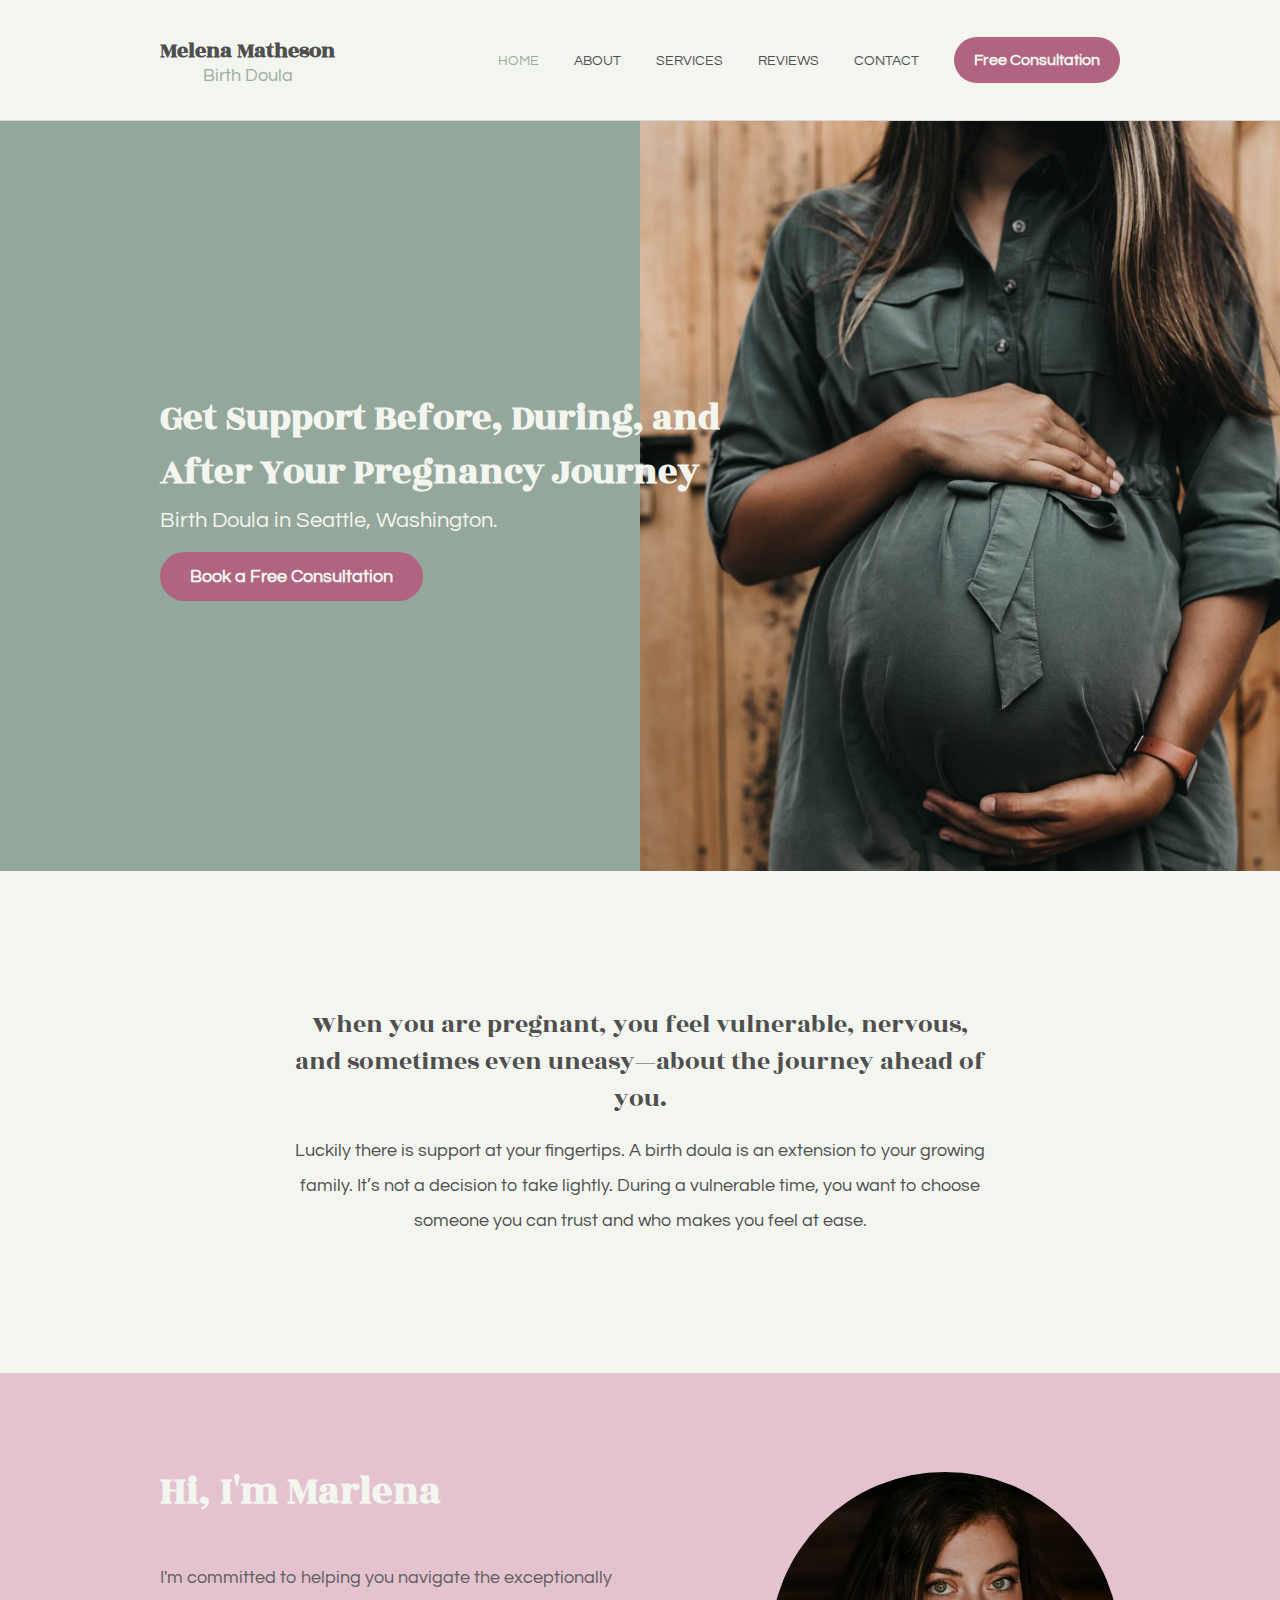
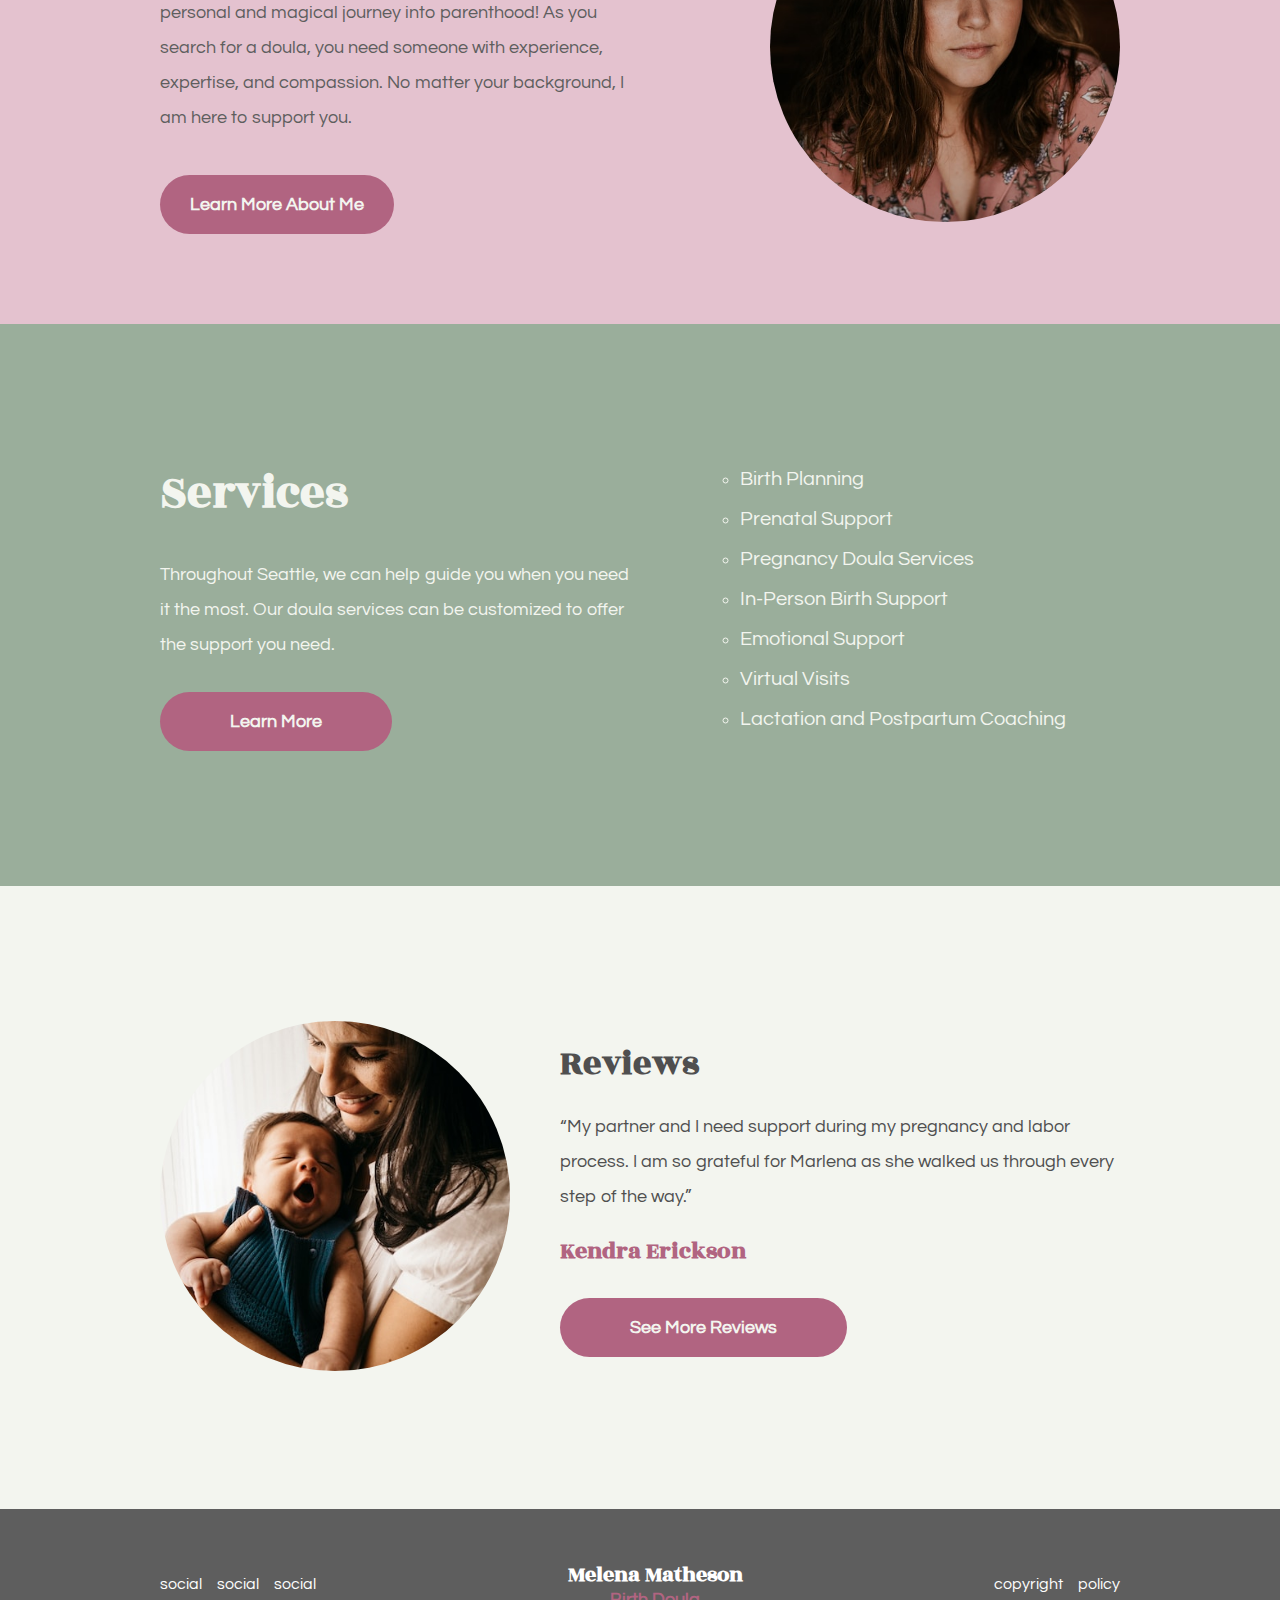
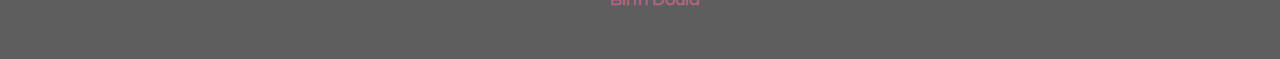
==== index.html @ 4a9ce3cf "Add files via upload" ====
<!DOCTYPE html>
<html lang="en">

<head>
    <meta charset="UTF-8">
    <meta http-equiv="X-UA-Compatible" content="IE=edge">
    <meta name="viewport" content="width=device-width, initial-scale=1.0">
    <title>Doula</title>
    <link rel="stylesheet" href="style.css">
    <link rel="preconnect" href="https://fonts.googleapis.com">
    <link rel="preconnect" href="https://fonts.gstatic.com" crossorigin>
    <link href="https://fonts.googleapis.com/css2?family=Rozha+One&display=swap" rel="stylesheet">
    <link href="https://fonts.googleapis.com/css2?family=Questrial&display=swap" rel="stylesheet">

</head>

<body>

    <div class="navigation">
        <nav class="navbar">
            <div class="logo">
                <a href="index.html" style="text-align: center; padding: 20px 0px ;">
                    <h1 style="color: rgb(79, 79, 79); font-size: 22px; padding: 0; margin: 0;">Melena Matheson</h1>
                    <p style="color: rgb(154, 174, 155); font-size: 18px; padding: 0; margin: 0;">Birth Doula</p>
                    <!-- <img src="img/logo.png" alt=""> -->
                </a>
            </div>

            <label for="toggler" id="toggle-btn">
                <svg xmlns="http://www.w3.org/2000/svg" width="28" height="28" fill="currentColor" class="bi bi-list" viewBox="0 0 16 16">
                    <path fill-rule="evenodd" d="M2.5 12a.5.5 0 0 1 .5-.5h10a.5.5 0 0 1 0 1H3a.5.5 0 0 1-.5-.5zm0-4a.5.5 0 0 1 .5-.5h10a.5.5 0 0 1 0 1H3a.5.5 0 0 1-.5-.5zm0-4a.5.5 0 0 1 .5-.5h10a.5.5 0 0 1 0 1H3a.5.5 0 0 1-.5-.5z" />
                </svg>
            </label>
            <input type="checkbox" id="toggler" name="">


            <!-- <button class="navbar-toggler" type="button" data-bs-toggle="collapse" data-bs-target="#navbarNav" aria-controls="navbarNav" aria-expanded="false" aria-label="Toggle navigation">
                    <span class="navbar-toggler-icon"></span>
                </button> -->
            <div class="links" id="navbarNav">
                <div class="links-list">
                    <ul class="navbar-nav ">
                        <li>
                            <a class="nav-link active" aria-current="page" href="index.html" style="color: rgb(154, 174, 155);">HOME</a>
                        </li>
                        <li>
                            <a class="nav-link" href="about.html">ABOUT</a>
                        </li>
                        <li>
                            <a class="nav-link" href="services.html">SERVICES</a>
                        </li>
                        <li>
                            <a class="nav-link" href="reviews.html">REVIEWS</a>
                        </li>
                        <li>
                            <a class="nav-link" href="contact.html">CONTACT</a>
                        </li>
                        <button class="btn">Free Consultation</button>
                    </ul>
                </div>
            </div>
        </nav>
    </div>


    <div class="landing-hero">
        <div class="hero">
            <div class="hero-text">
                <h1>Get Support Before, During, and After Your Pregnancy Journey</h1>
                <p>Birth Doula in Seattle, Washington.</p>
                <button type="button" class="btn">Book a Free Consultation</button>
            </div>
        </div>
    </div>

    <div class="quote">
        <div class="quote-hero">
            <!-- <h1 class="display-5 fw-bold">Centered hero</h1> -->
            <div class="quote-text">
                <h2 class="display-5">When you are pregnant, you feel vulnerable, nervous, and sometimes even uneasy—about the journey ahead of you.</h2>
                <br>
                <p class="lead mb-4">Luckily there is support at your fingertips. A birth doula is an extension to your growing family. It’s not a decision to take lightly. During a vulnerable time, you want to choose someone you can trust and who makes you feel at ease.</p>
            </div>
        </div>

    </div>

    <div class="short-about">
        <div class="inner-s-about">
            <div class="text">
                <h1 class="display-5 lh-1 mb-3">Hi, I'm Marlena</h1>
                <p class="lead">I'm committed to helping you navigate the exceptionally personal and magical journey into parenthood!
                    As you search for a doula, you need someone with experience, expertise, and compassion. No matter your background, I am here to support you. </p>
                <div class="d-grid gap-2 d-md-flex justify-content-md-start">
                    <button type="button" class="btn btn-primary btn-lg px-4 me-md-2">Learn More About Me</button>
                </div>
            </div>
            <div class="s-about-img">
                <img src="img/portrait2.jpg" class="d-block mx-lg-auto img-fluid short-about-img" alt="Bootstrap Themes" width="700" height="500" loading="lazy">
            </div>
        </div>
    </div>


    <div class="services">
        <div class="inner-services">
            <div class="service-text ">
                <h1>Services</h1>
                <p>Throughout Seattle, we can help guide you when you need it the most. Our doula services can be customized to offer the support you need. </p>
                <button type="button" class="btn btn-lg btn-primary px-4 me-md-2">Learn More</button>
            </div>
            <div class="service-list">
                <ul>
                    <li>Birth Planning</li>
                    <li>Prenatal Support</li>
                    <li>Pregnancy Doula Services</li>
                    <li>In-Person Birth Support</li>
                    <li>Emotional Support</li>
                    <li>Virtual Visits</li>
                    <li>Lactation and Postpartum Coaching</li>
                </ul>
            </div>
        </div>
    </div>




    <div class="reviews">
        <div class="inner-reviews">
            <div class="reviews-img">
                <img src="img/baby.jpg" class="d-block mx-lg-auto img-fluid short-about-img" alt="Bootstrap Themes" width="700" height="500" loading="lazy">
            </div>
            <div class="reviews-text">
                <h1>Reviews</h1>
                <p>“My partner and I need support during my pregnancy and labor process. I am so grateful for Marlena as she walked us through every step of the way.”</p>
                <h2>Kendra Erickson</h2>
                <div class="btn">
                    <button type="button" class="btn btn-primary btn-lg px-4 me-md-2">See More Reviews</button>
                </div>
            </div>
        </div>
    </div>


    <div class="footer">
        <div class="links">
            <div class="socials">
                <ul>
                    <li><a href="https://library.livecanvas.com/starters" class="nav-link ">social</a></li>
                    <li><a href="https://library.livecanvas.com/starters" class="nav-link ">social</a></li>
                    <li><a href="https://library.livecanvas.com/starters" class="nav-link ">social</a></li>
                </ul>
            </div>
            <div class="logo">
                <a class="navbar-brand" href="index.html">
                    <h1>Melena Matheson</h1>
                    <p>Birth Doula</p>
                </a>
            </div>
            <div class="site">
                <ul>
                    <li><a href="" class="nav-link ">copyright</a></li>
                    <li><a href="" class="nav-link ">policy</a></li>
                </ul>
            </div>
        </div>
    </div>
    </div>

</body>

</html>
---- style.css ----
* {
    margin: 0;
    padding: 0;
}

/* width */
/* ::-webkit-scrollbar {
    width: 10px;
} */

/* Track */
/* ::-webkit-scrollbar-track {
    background: #f1f1f1;
} */

/* Handle */
/* ::-webkit-scrollbar-thumb {
    background: #888;
} */

/* Handle on hover */
/* ::-webkit-scrollbar-thumb:hover {
    background: #555;
} */

h1,
h2,
h3,
h4 {
    font-family: 'Rozha One';
}

p {
    font-family: 'Questrial';
}

button {
    font-family: 'Questrial';
}

body {
    background-color: rgb(243, 245, 239);
    font-family: 'Questrial';
}


/* NAVIGATION */

#toggler,
label {
    display: none;
}

label {
    color: white;
}

.links-list {
    display: flex;
}

.navigation {
    background-color: rgb(243, 245, 239);
    font-family: 'Questrial';
    display: flex;
    width: auto;
    position: sticky;
    border-bottom: 1px solid rgb(215, 215, 215);
}

.navbar {
    display: flex;
    /* background-color: orange; */
    align-items: center;
    justify-content: space-between;
    width: 100%;
    padding: 35px 350px;
}


/* .navbar .logo a h1 {
    font-size: 50px;
} */

.navbar .links ul li a {
    text-decoration: none;
    color: rgb(79, 79, 79);
    font-size: 14px;
}

.navbar .links ul {
    display: flex;
    list-style: none;
    text-align: center;
}

.navbar .links ul li {
    padding: 15px 35px 15px 0px;
}

.navbar .links ul li a:hover {
    color: rgb(154, 174, 155);
    font-weight: bold;
}

.navigation .logo a {
    text-decoration: none;
    font-size: 50px;
}


.navigation button {
    /* margin-left: 20px; */
    border: 0;
    color: rgb(243, 245, 239);
    background-color: rgb(177, 100, 129);
    padding: 10px 20px;
    border-radius: 30px;
    transition: ease-in 0.2s;
    font-size: 16px;
    font-weight: bold;
}

.navigation button:hover {
    color: white;
    background-color: rgb(106, 68, 82);
}


/* LANDING HERO */

.landing-hero {
    background-image: url(img/bg1.jpg);
    background-size: cover;
    background-position: center;
}

.header {
    padding: 5vh 350px;
    font-size: 24px;
}

.hero {
    /* background-color: rgb(255, 77, 106, 0.2); */
    padding: 25vh 350px;
}

.hero-text {
    color: rgb(243, 245, 239);
}

.hero-text h1 {
    font-size: 58px;
    width: 60%;
}

.hero-text p {
    margin-top: 10px;
    font-size: 26px;
}

.hero-text button {
    color: rgb(243, 245, 239);
    background-color: rgb(177, 100, 129);
    border: 0;
    padding: 15px 30px;
    font-size: 18px;
    font-weight: bold;
    margin-top: 20px;
    border-radius: 30px;
    transition: ease-in 0.2s;
}

.hero-text button:hover {
    color: white;
    background-color: rgb(106, 68, 82);
}


/* QUOTE */

.quote {
    background-color: rgb(243, 245, 239);
    padding: 15vh 350px;
    display: flex;
    justify-content: center;
}

.quote-hero {
    /* background-color: pink; */
    width: 60%;
}

.quote-text {
    text-align: center;
}

.quote-text h2 {
    color: rgb(79, 79, 79);
    font-size: 36px;
    font-weight: 500;
}

.quote-text p {
    color: rgb(79, 79, 79);
    font-size: 20px;
    line-height: 35px;
}


/* SHORT ABOUT */

.short-about {
    background-color: rgb(228, 194, 207);
    color: rgb(243, 245, 239);
    padding: 10vh 350px;
    display: flex;
    align-items: center;
    justify-content: center;
}

.inner-s-about {
    display: flex;
    align-items: center;
    justify-content: center;
}

.short-about h1 {
    font-size: 48px;
    padding-bottom: 40px;
}

.short-about p {
    color: rgb(94, 94, 94);
    font-size: 20px;
    line-height: 35px;
    width: 80%;
    padding-bottom: 40px;
}

.short-about button {
    border: none;
    background-color: rgb(177, 100, 129);
    color: rgb(243, 245, 239);
    border: 0;
    padding: 20px 30px;
    font-size: 18px;
    border-radius: 30px;
    font-weight: bold;
    transition: ease-in 0.2s;
}

.short-about button:hover {
    color: rgb(243, 245, 239);
    background-color: rgb(106, 68, 82);
}

.s-about-img img {
    width: 500px;
    height: 500px;
    object-fit: cover;
    border-radius: 50%;
}


/* SERVICES */

.services {
    background-color: rgb(154, 174, 155);
    color: rgb(243, 245, 239);
    padding: 15vh 350px;
    display: flex;
}


.services h2 {
    font-size: 38px;
}

.services p {
    font-size: 22px;
}

.inner-services {
    display: flex;
}

.service-text {
    width: 50%;
}

.service-text h1 {
    font-size: 48px;
    padding-bottom: 30px;
}

.service-text p {
    font-size: 20px;
    line-height: 35px;
    padding-bottom: 30px;
}


.service-list {
    align-items: center;
    justify-content: center;
    font-size: 20px;
    width: 50%;
}

.service-list li {
    font-family: 'Questrial';
    list-style: circle;
    padding: 10px 0;
    margin-left: 100px;
    font-size: 24px;
}


.services button {
    border: none;
    background-color: rgb(177, 100, 129);
    color: rgb(243, 245, 239);
    border: 0;
    padding: 20px 70px;
    font-size: 18px;
    border-radius: 30px;
    font-weight: bold;
    transition: ease-in 0.2s;
}

.services button:hover {
    color: rgb(243, 245, 239);
    background-color: rgb(106, 68, 82);
}

/* REVIEWS */

.reviews {
    background-color: rgb(243, 245, 239);
    color: rgb(79, 79, 79);
    padding: 15vh 350px;
}

.reviews img {
    width: 500px;
    height: 500px;
    border-radius: 50%;
    object-fit: cover;
}

.reviews h3 {
    color: rgb(177, 100, 129);
}

.reviews button {
    border: none;
    background-color: rgb(177, 100, 129);
    color: rgb(243, 245, 239);
}

.reviews button:hover {
    color: rgb(243, 245, 239);
    background-color: rgb(106, 68, 82);
}

.reviews .inner-reviews {
    display: flex;
}


.reviews .reviews-text {
    padding: 0 0 0 50px;
    display: flex;
    flex-direction: column;
    justify-content: center;
}

.reviews .reviews-text h1 {
    font-size: 48px;
    padding-bottom: 20px;
}

.reviews .reviews-text h2 {
    color: rgb(177, 100, 129);
    padding-bottom: 30px;
}

.reviews .reviews-text p {
    font-size: 20px;
    line-height: 35px;
    padding-bottom: 20px;
}

.reviews button {
    border: none;
    background-color: rgb(177, 100, 129);
    color: rgb(243, 245, 239);
    border: 0;
    padding: 20px 70px;
    font-size: 18px;
    border-radius: 30px;
    font-weight: bold;
    transition: ease-in 0.2s;
}

.reviews button:hover {
    color: rgb(243, 245, 239);
    background-color: rgb(106, 68, 82);
}

/* -------------------------------- ABOUT PAGE ---------------------------------- */
.about-header {
    background-color: rgb(154, 174, 155);
    color: rgb(243, 245, 239);
}

/* FOOTER */


.footer {
    background-color: rgb(94, 94, 94);
    display: flex;
    padding: 50px 350px;
}

.footer a {
    color: white;
    text-decoration: none;
}

.footer .links {
    width: 100%;
    display: flex;
    align-items: center;
    justify-content: space-between;
}

.footer .links .socials ul {
    display: flex;
    list-style: none;
}

.footer .links .socials ul li {
    padding-right: 15px;
}

.footer .links .logo {
    text-align: center;
    color: white;
}

.footer .links .logo h1 {
    color: rgb(255, 255, 255);
    font-size: 22px;
    padding: 0;
    margin: 0;
}

.footer .links .logo p {
    color: rgb(177, 100, 129);
    font-size: 18px;
    padding: 0;
    margin: 0;
    font-weight: bold;
}

.footer .links .site ul {
    display: flex;
    list-style: none;
}

.footer .links .site ul li {
    padding-left: 15px;
}



/* HEADER HERO */

.header-hero {
    background-color: rgb(148, 171, 157);
    color: rgb(243, 245, 239);
}

.about {
    background-color: rgb(243, 245, 239);
    color: rgb(94, 94, 94);
}

.lower-hero {
    background-color: rgb(154, 174, 155);
    color: rgb(243, 245, 239);
}

.lower-hero h2 {
    color: rgb(243, 245, 239);
}

.lower-hero p {
    color: rgb(243, 245, 239);
}


.lower-hero button {
    border: none;
    background-color: rgb(177, 100, 129);
    color: rgb(243, 245, 239);
}

.lower-hero button:hover {
    color: rgb(243, 245, 239);
    background-color: rgb(106, 68, 82);
}


/* ABOUT PAGE */

.about {
    background-color: rgb(243, 245, 239);
    color: rgb(94, 94, 94);
    padding: 10vh 350px;
    display: flex;
    align-items: center;
    justify-content: center;
}

.inner-about {
    display: flex;
    align-items: center;
    justify-content: center;
}

.about h1 {
    font-size: 48px;
    padding-bottom: 40px;
    font-weight: 500;
}

.about p {
    color: rgb(94, 94, 94);
    font-size: 20px;
    line-height: 35px;
    width: 80%;
    padding-bottom: 40px;
}

.about-img img {
    width: 500px;
    height: 500px;
    object-fit: cover;
    border-radius: 50%;
}

.about-quote {
    background-color: rgb(148, 171, 157);
    color: rgb(243, 245, 239);
    padding: 10vh 350px;
    display: flex;
    justify-content: center;
}

.about-quote-hero {
    /* background-color: pink; */
    width: 60%;
}

.about-quote-text {
    text-align: center;
}

.about-quote-text h2 {
    color: rgb(243, 245, 239);
    font-size: 36px;
    font-weight: 500;
}

.about-quote-text p {
    color: rgb(79, 79, 79);
    font-size: 20px;
    line-height: 35px;
}

.about-quote button {
    border: none;
    background-color: rgb(177, 100, 129);
    color: rgb(243, 245, 239);
    border: 0;
    padding: 20px 30px;
    font-size: 18px;
    border-radius: 30px;
    font-weight: bold;
    transition: ease-in 0.2s;
}

.about-quote button:hover {
    color: rgb(243, 245, 239);
    background-color: rgb(106, 68, 82);
}


/*------------------------------ SERVICES PAGE ----------------------------------*/

.services-header {
    background-color: rgb(148, 171, 157);
    color: rgb(243, 245, 239);
    display: flex;
    justify-content: center;
    flex-direction: column;
    align-items: center;

}

.services-text-header {
    width: 60%;
    text-align: center;
}


.services-text-header h2 {
    color: rgb(79, 79, 79);
    font-size: 36px;
    font-weight: 500;
}

.services-text-header p {
    padding-top: 20px;
    color: rgb(243, 245, 239);
    font-size: 20px;
    line-height: 35px;
}

hr {
    background-color: rgb(177, 100, 129);
    height: 3px;
    border: none;
    border-radius: 10px;
    width: 64%;
    margin-left: auto;
    margin-right: auto;
}

.service-info {
    /* background-color: rgb(148, 171, 157); */
    background-color: rgb(243, 245, 239);
    color: rgb(94, 94, 94);
    /* color: rgb(243, 245, 239); */
    ;
    padding: 10vh 350px;
    display: flex;
    align-items: center;
    justify-content: center;
}

.inner-info {
    display: flex;
    align-items: center;
    justify-content: center;
}

.service-info h1 {
    font-size: 40px;
    padding-bottom: 40px;
    font-weight: 500;
}

.service-info p {
    color: rgb(94, 94, 94);
    /* color: rgb(243, 245, 239); */
    font-size: 20px;
    line-height: 35px;
    width: 80%;
    padding-bottom: 40px;
}

.info-img img {
    width: 500px;
    height: 500px;
    object-fit: cover;
    border-radius: 50%;
}

.service-quote {
    background-color: rgb(148, 171, 157);
    color: rgb(243, 245, 239);
    padding: 10vh 350px;
    display: flex;
    justify-content: center;
}

.service-info .inner-info-text {
    display: flex;
}


.service-info button {
    border: none;
    background-color: rgb(177, 100, 129);
    color: rgb(243, 245, 239);
    border: 0;
    padding: 20px 30px;
    font-size: 18px;
    border-radius: 30px;
    font-weight: bold;
    transition: ease-in 0.2s;
}

.service-info button:hover {
    color: rgb(243, 245, 239);
    background-color: rgb(106, 68, 82);
}

.service-hero {
    background-color: rgb(148, 171, 157);
    color: rgb(243, 245, 239);
    padding: 10vh 350px;
    display: flex;
    justify-content: center;
}

.service-button-hero {
    /* background-color: pink; */
    width: 60%;
}

.service-button-hero {
    text-align: center;
}

.service-text-hero h2 {
    color: rgb(243, 245, 239);
    font-size: 36px;
    font-weight: 500;
}

.service-text-hero p {
    color: rgb(79, 79, 79);
    font-size: 20px;
    line-height: 35px;
}

.service-button-hero button {
    border: none;
    background-color: rgb(177, 100, 129);
    color: rgb(243, 245, 239);
    border: 0;
    padding: 20px 30px;
    font-size: 18px;
    border-radius: 30px;
    font-weight: bold;
    transition: ease-in 0.2s;
}

.service-button-hero button:hover {
    color: rgb(243, 245, 239);
    background-color: rgb(106, 68, 82);
}

.info-img ul {
    /* background-color: orange; */
    font-size: 18px;
    line-height: 35px;
    width: 25vw;
    padding-left: 20px;
    padding-bottom: 30px;
    padding-top: 20px;
    list-style: circle;
}

.info-img h3 {
    font-size: 20px;
    font-weight: 600;
    color: rgb(177, 100, 129);
    /* padding-bottom: 20px; */
    font-family: 'Questrial';
}


/* --------------------------- REVIEWS PAGE ---------------------------- */

.reviews-header {
    background-color: rgb(148, 171, 157);
    color: rgb(243, 245, 239);
    display: flex;
    justify-content: center;
    flex-direction: column;
    align-items: center;
}

.reviews-text-header h2 {
    color: rgb(79, 79, 79);
    font-size: 36px;
    font-weight: 500;
}

.reviews-text-header p {
    padding-top: 20px;
    color: rgb(243, 245, 239);
    font-size: 20px;
    line-height: 35px;
}

.reviews-quote {
    background-image: url(img/review.jpg);
    background-size: cover;
    background-position: center;
    background-blend-mode: hue;
    background-color: rgba(70, 70, 70, 0.7);
    display: flex;
    justify-content: center;
    flex-direction: column;
    align-items: center;
    height: 50vh;
}

.reviews-quote-text {
    width: 95%;
    text-align: center;
    color: rgb(243, 245, 239);
    font-size: 30px;
    line-height: 45px;
}


.review-info {
    /* background-color: rgb(148, 171, 157); */
    background-color: rgb(243, 245, 239);
    color: rgb(94, 94, 94);
    /* color: rgb(243, 245, 239); */
    ;
    padding: 10vh 350px;
    display: flex;
    align-items: center;
    justify-content: center;
}

.review-inner-quote {
    /* background-color: orange; */
    display: flex;
    align-items: center;
    justify-content: center;
    text-align: center;
}

.review-inner-quote h1 {
    color: rgb(177, 100, 129);
    font-size: 60px;
}

.review-inner-quote .text {
    padding: 35px;
    /* background-color: teal; */
    width: 50%;
}


.review-inner-quote .text2 {
    padding: 35px;
    /* background-color: rgb(96, 154, 154); */
    width: 50%;
}

.review-info h3 {
    font-size: 30px;
    font-weight: 500;
    color: rgb(177, 100, 129);
}

.review-info p {
    color: rgb(94, 94, 94);
    /* color: rgb(243, 245, 239); */
    font-size: 24px;
    line-height: 50px;
    /* width: 80%; */
    padding-bottom: 40px;
}


.service-quote {
    background-color: rgb(148, 171, 157);
    color: rgb(243, 245, 239);
    padding: 10vh 350px;
    display: flex;
    justify-content: center;
}

/* ------------------- CONTACT PAGE ----------------------*/

.contact-header {
    background-color: rgb(148, 171, 157);
    color: rgb(243, 245, 239);
    display: flex;
    justify-content: center;
    flex-direction: column;
    align-items: center;
}

.contact-text-header {
    width: 60%;
    text-align: center;
}


.contact {
    background-color: rgb(243, 245, 239);
    display: flex;
    justify-content: center;
    flex-direction: column;
    align-items: center;
    height: 60vh;
    padding: 0vh 350px;
}

.contact-form {
    /* background-color: teal; */
    /* padding: 0vh 150px; */
    width: 55%;
}


.contact-form p {
    color: rgb(94, 94, 94);
    margin-left: auto;
    margin-right: auto;
    font-size: 20px;
    line-height: 35px;
    text-align: center;
}

.contact .form {
    /* background-color: orange; */
    padding-top: 30px;
}

.contact .form form {
    display: flex;
    flex-direction: column;
}


.contact .form form input {
    padding: 10px 8px 10px 8px;
    margin-bottom: 10px;
    font-family: 'Questrial';
    font-size: 16px;
    border: 2px solid rgb(225, 225, 225);
}

.contact .form form textarea {
    padding: 10px 8px 10px 8px;
    margin-bottom: 10px;
    font-family: 'Questrial';
    font-size: 16px;
    border: 2px solid rgb(225, 225, 225);
    resize: none;
}


input[type=text] {
    box-sizing: border-box;
    -webkit-transition: 0.5s;
    transition: 0.2s;
    outline: none;
}

textarea[type=text] {
    box-sizing: border-box;
    -webkit-transition: 0.5s;
    transition: 0.2s;
    outline: none;
}

input:focus {
    outline: none !important;
    box-shadow: 0 0 10px #c6c6c6;
}

textarea:focus {
    outline: none !important;
    box-shadow: 0 0 10px #c6c6c6;

}

.contact .form form input[type=text]:focus {
    border: 2px solid rgb(207, 207, 207);
}

.contact .form form textarea:focus {
    /* outline: 2px solid rgb(207, 207, 207); */
    border: 2px solid rgb(207, 207, 207);
}

.contact .form button {
    border: none;
    background-color: rgb(177, 100, 129);
    color: rgb(243, 245, 239);
    border: 0;
    padding: 18px 30px;
    font-size: 18px;
    border-radius: 30px;
    font-weight: bold;
    transition: ease-in 0.2s;
}

.contact .form button:hover {
    color: rgb(243, 245, 239);
    background-color: rgb(106, 68, 82);
}


/* MEDIA QUERIES */


@media only screen and (max-width:1536px) {
    .navbar {
        padding: 35px 280px;
    }

    .header {
        padding: 5vh 280px;
        font-size: 24px;
    }

    .hero {
        /* background-color: rgb(255, 77, 106, 0.2); */
        padding: 30vh 280px;
    }

    .hero-text h1 {
        font-size: 48px;
        width: 80%;
    }

    .quote {
        padding: 15vh 200px;
    }

    .quote-text h2 {
        color: rgb(79, 79, 79);
        font-size: 34px;
        font-weight: 500;
    }

    .short-about {
        padding: 10vh 280px;
    }

    .s-about-img img {
        width: 400px;
        height: 400px;
        object-fit: cover;
        border-radius: 50%;
    }

    .services {
        background-color: rgb(154, 174, 155);
        color: rgb(243, 245, 239);
        padding: 15vh 280px;
        display: flex;
    }

    .reviews {
        background-color: rgb(243, 245, 239);
        color: rgb(79, 79, 79);
        padding: 15vh 280px;
    }

    .reviews img {
        width: 400px;
        height: 400px;
        border-radius: 50%;
        object-fit: cover;
    }

    /* ABOUT PAGE ---------------------------- */

    .about {
        padding: 10vh 280px;
    }

    .about-img img {
        width: 400px;
        height: 400px;
        object-fit: cover;
        border-radius: 50%;
    }

    /* SERVICE PAGE -------------------------- */

    .services-text-header {
        width: 80%;
        text-align: center;
    }

    .service-info {
        padding: 10vh 280px;
    }

    .service-info p {
        width: 90%;
    }

    .info-img img {
        width: 400px;
        height: 400px;
        object-fit: cover;
        border-radius: 50%;
    }

    .review-info {
        padding: 10vh 250px;
    }

    .contact {
        background-color: rgb(243, 245, 239);
        display: flex;
        justify-content: center;
        flex-direction: column;
        align-items: center;
        height: 60vh;
        padding: 0vh 280px;
    }

    .footer {
        background-color: rgb(94, 94, 94);
        display: flex;
        padding: 50px 280px;
    }
}

@media only screen and (max-width:1366px) {
    .navbar {
        padding: 35px 220px;
    }

    .header {
        padding: 5vh 220px;
        font-size: 24px;
    }

    .hero {
        /* background-color: rgb(255, 77, 106, 0.2); */
        padding: 30vh 220px;
    }

    .hero-text h1 {
        font-size: 48px;
        width: 80%;
    }

    .quote {
        padding: 15vh 100px;
    }

    .quote-text h2 {
        color: rgb(79, 79, 79);
        font-size: 34px;
        font-weight: 500;
    }

    .short-about {
        padding: 10vh 220px;
    }

    .s-about-img img {
        width: 350px;
        height: 350px;
        object-fit: cover;
        border-radius: 50%;
    }

    .services {
        background-color: rgb(154, 174, 155);
        color: rgb(243, 245, 239);
        padding: 15vh 220px;
        display: flex;
    }

    .reviews {
        background-color: rgb(243, 245, 239);
        color: rgb(79, 79, 79);
        padding: 15vh 220px;
    }

    .reviews img {
        width: 350px;
        height: 350px;
        border-radius: 50%;
        object-fit: cover;
    }

    /* ABOUT PAGE ---------------------------- */

    .about {
        padding: 10vh 220px;
    }

    .about-img img {
        width: 350px;
        height: 350px;
        object-fit: cover;
        border-radius: 50%;
    }

    /* SERVICE PAGE -------------------------- */

    .services-text-header {
        width: 80%;
        text-align: center;
    }

    .service-info {
        padding: 10vh 220px;
    }

    .service-info p {
        width: 90%;
    }

    .info-img img {
        width: 350px;
        height: 350px;
        object-fit: cover;
        border-radius: 50%;
    }

    .review-info {
        padding: 10vh 200px;
    }

    .contact {
        background-color: rgb(243, 245, 239);
        display: flex;
        justify-content: center;
        flex-direction: column;
        align-items: center;
        height: 60vh;
        padding: 5vh 220px;
    }

    .footer {
        background-color: rgb(94, 94, 94);
        display: flex;
        padding: 50px 220px;
    }
}

@media only screen and (max-width:1280px) {
    .navbar {
        padding: 35px 160px;
    }

    .header {
        padding: 5vh 160px;
        font-size: 24px;
    }

    .hero {
        /* background-color: rgb(255, 77, 106, 0.2); */
        padding: 30vh 160px;
    }

    .hero-text h1 {
        font-size: 38px;
        width: 60%;
    }

    .hero-text p {
        margin-top: 10px;
        font-size: 22px;
    }

    .quote {
        padding: 15vh 50px;
    }

    .quote-text h2 {
        font-size: 26px;
    }

    .quote-text p {
        font-size: 18px;
    }

    .short-about {
        padding: 10vh 160px;
    }

    .short-about h1 {
        font-size: 40px;
    }

    .short-about p {
        font-size: 18px;
    }

    .s-about-img img {
        width: 350px;
        height: 350px;
    }

    .services {
        background-color: rgb(154, 174, 155);
        color: rgb(243, 245, 239);
        padding: 15vh 160px;
        display: flex;
    }

    .services h2 {
        font-size: 36px;
    }

    .services p {
        font-size: 18px;
    }

    .service-list li {
        font-family: 'Questrial';
        list-style: circle;
        padding: 10px 0;
        margin-left: 100px;
        font-size: 20px;
    }

    .reviews {
        background-color: rgb(243, 245, 239);
        color: rgb(79, 79, 79);
        padding: 15vh 160px;
    }

    .reviews img {
        width: 350px;
        height: 350px;
        border-radius: 50%;
        object-fit: cover;
    }

    .reviews .reviews-text h1 {
        font-size: 36px;
    }

    .reviews .reviews-text p {
        font-size: 18px;
    }

    /* ABOUT PAGE ---------------------------- */

    .about {
        padding: 10vh 160px;
    }

    .about h1 {
        font-size: 40px;
        padding-bottom: 25px;
    }

    .about p {
        color: rgb(94, 94, 94);
        font-size: 18px;
        padding-bottom: 25px;
    }

    .about-img img {
        width: 350px;
        height: 350px;
        object-fit: cover;
        border-radius: 50%;
    }

    /* SERVICE PAGE -------------------------- */

    .services-text-header {
        width: 80%;
        text-align: center;
    }

    .service-info {
        padding: 10vh 160px;
    }

    .service-info p {
        width: 90%;
    }

    .info-img img {
        width: 350px;
        height: 350px;
        object-fit: cover;
        border-radius: 50%;
    }

    hr {
        width: 75%;
    }


    /* REVIEW PAGE -------------------- */
    .review-info {
        padding: 10vh 160px;
    }

    .reviews-quote-text {
        font-size: 26px;
    }

    .review-info h3 {
        font-size: 26px;
        font-weight: 500;
        color: rgb(177, 100, 129);
    }

    .review-info p {
        font-size: 20px;
        line-height: 36px;
    }



    /* CONTACT PAGE -------------------- */
    .contact {
        height: 60vh;
        padding: 10vh 160px;
    }

    /* FOOTER PAGE ---------------------- */
    .footer {
        background-color: rgb(94, 94, 94);
        display: flex;
        padding: 50px 160px;
    }
}

@media only screen and (max-width:1024px) {
    .navbar {
        padding: 35px 80px;
    }

    .header {
        padding: 5vh 80px;
        font-size: 24px;
    }

    .hero {
        /* background-color: rgb(255, 77, 106, 0.2); */
        padding: 30vh 80px;
    }

    .hero-text h1 {
        font-size: 38px;
        width: 60%;
    }

    .hero-text p {
        margin-top: 10px;
        font-size: 22px;
    }

    .quote {
        padding: 15vh 0px;
    }

    .quote-text h2 {
        font-size: 26px;
    }

    .quote-text p {
        font-size: 18px;
    }

    .short-about {
        padding: 10vh 80px;
    }

    .short-about h1 {
        font-size: 40px;
    }

    .short-about p {
        font-size: 18px;
    }

    .s-about-img img {
        width: 300px;
        height: 300px;
    }

    .services {
        padding: 15vh 80px;
    }

    .reviews {
        padding: 15vh 80px;
    }

    .reviews img {
        width: 300px;
        height: 300px;
    }


    /* ABOUT PAGE ---------------------------- */

    .about {
        padding: 10vh 80px;
    }


    .about-img img {
        width: 300px;
        height: 300px;
        object-fit: cover;
        border-radius: 50%;
    }

    .about-quote-hero {
        width: 100%;
    }


    /* SERVICE PAGE -------------------------- */

    .services-text-header {
        width: 95%;
        text-align: center;
    }

    .service-info {
        padding: 10vh 80px;
    }

    .info-img img {
        width: 300px;
        height: 300px;
    }

    hr {
        width: 85%;
    }

    .inner-info-text {
        display: flex;
        flex-direction: column;
    }

    #list-services {
        /* background-color: orange; */
        padding-top: 50px;
        display: flex;
        flex-direction: row;
    }

    .list1 {
        width: 50%;
    }

    .list2 {
        width: 50%;
    }

    .service-hero {
        padding: 10vh 80px;
    }

    .service-button-hero {
        width: 80%;
    }

    /* REVIEW PAGE -------------------- */
    .review-info {
        padding: 10vh 80px;
    }

    .reviews-quote-text {
        font-size: 22px;
    }

    .review-info h3 {
        font-size: 24px;
        font-weight: 500;
        color: rgb(177, 100, 129);
    }


    /* CONTACT PAGE -------------------- */
    .contact {
        height: 60vh;
        padding: 30vh 80px;
    }

    /* FOOTER PAGE ---------------------- */
    .footer {
        background-color: rgb(94, 94, 94);
        display: flex;
        padding: 50px 80px;
    }
}

@media (max-width: 768px) {
    .links {
        /* menu */
        width: 100%;
        max-height: 0;
        overflow: hidden;
    }

    #toggle-btn {
        display: inline-flex;
        color: rgb(57, 57, 57);
        padding-top: 20px;
    }

    #toggler:checked~.links {
        max-height: 100%;
    }

    .navigation .navbar {
        /* list */
        display: flex;
        flex-direction: column;
        align-items: center;
        padding: 20px;
    }

    .links .links-list {
        /* list */
        display: flex;
        flex-direction: column;
        align-items: center;
        padding: 20px;
    }

    .links .links-list ul {
        /* list */
        /* background-color: orange; */
        display: flex;
        flex-direction: column;
        align-items: center;
        justify-content: center;
        padding-right: 20px;
        /* padding: 20px; */
    }

    .links .links-list ul li {
        padding: 15px 15px 15px 30px;
    }

    .navigation button {
        margin-left: 20px;
    }

    .logo img {
        max-width: 100%;
        max-height: 60px;
    }

    .navbar {
        padding: 35px 40px;
    }

    .header {
        padding: 5vh 40px;
        font-size: 24px;
    }

    .hero {
        /* background-color: rgb(255, 77, 106, 0.2); */
        padding: 30vh 40px;
    }

    .hero-text h1 {
        font-size: 38px;
        width: 90%;
    }

    .hero-text p {
        margin-top: 10px;
        font-size: 22px;
    }

    .quote {
        padding: 12vh 0px;
    }

    .quote-hero {
        /* background-color: pink; */
        width: 80%;
    }

    .quote-text h2 {
        font-size: 22px;
    }

    .quote-text p {
        font-size: 16px;
    }

    .short-about {
        padding: 10vh 40px;
    }

    .short-about h1 {
        font-size: 40px;
        padding-bottom: 20px;
    }

    .short-about p {
        font-size: 16px;
    }

    .s-about-img img {
        width: 250px;
        height: 250px;
    }

    .services {
        padding: 15vh 40px;
    }

    .service-text h1 {
        font-size: 40px;
        padding-bottom: 20px;
    }

    .service-text p {
        font-size: 16px;
        padding-bottom: 30px;
    }

    .service-list li {
        font-size: 20px;
    }


    .reviews {
        padding: 15vh 40px;
    }

    .reviews img {
        width: 250px;
        height: 250px;
    }

    .reviews .reviews-text h1 {
        font-size: 40px;
    }

    .reviews .reviews-text p {
        font-size: 16px;
    }


    /* ABOUT PAGE ---------------------------- */

    .about {
        padding: 10vh 40px;
    }

    .about .inner-about {
        display: flex;
        flex-direction: column-reverse;
    }

    .about p {
        width: 100%;
    }

    .about-img img {
        width: 250px;
        height: 250px;
        padding-bottom: 30px;
    }

    .about-quote {
        padding: 10vh 40px;
    }



    /* SERVICE PAGE -------------------------- */

    .services-text-header {
        width: 95%;
        text-align: center;
    }

    .service-info {
        padding: 10vh 40px;
    }

    .service-info h1 {
        font-size: 36px;
        padding-bottom: 30px;
    }

    .service-info p {
        font-size: 16px;
        padding-bottom: 30px;
    }

    .info-img img {
        width: 250px;
        height: 250px;
    }

    hr {
        width: 90%;
    }

    .inner-info-text {
        display: flex;
        flex-direction: column;
    }

    #list-services {
        /* background-color: orange; */
        padding-top: 50px;
        display: flex;
        flex-direction: row;
    }

    .list1 {
        width: 50%;
    }

    .list2 {
        width: 50%;
    }

    .service-hero {
        padding: 10vh 80px;
    }

    .service-button-hero {
        width: 100%;
    }

    /* REVIEW PAGE -------------------- */
    .review-info {
        padding: 10vh 40px;
    }

    .reviews-quote-text {
        font-size: 22px;
    }

    .review-inner-quote {
        display: flex;
        flex-direction: column;
        /* background-color: orange; */
    }

    .review-inner-quote .text {
        padding: 30px 0;
        width: 80%;
        /* background-color: teal; */
        /* width: 50%; */
    }


    .review-inner-quote .text2 {
        padding: 30px 0;
        width: 80%;
    }

    .review-info h3 {
        font-size: 24px;
        font-weight: 500;
        color: rgb(177, 100, 129);
    }


    /* CONTACT PAGE -------------------- */
    .contact {
        height: 10vh;
        padding: 30vh 40px;
    }

    /* FOOTER PAGE ---------------------- */
    .footer {
        background-color: rgb(94, 94, 94);
        display: flex;
        padding: 0px 40px;
        height: auto;
    }

    .footer .links {
        padding: 80px 20px;
    }
}

@media (max-width: 551px) {
    .links {
        /* menu */
        width: 100%;
        max-height: 0;
        overflow: hidden;
    }

    #toggle-btn {
        display: inline-flex;
        color: rgb(57, 57, 57);
        padding-top: 20px;
    }

    #toggler:checked~.links {
        max-height: 100%;
    }

    .navigation .navbar {
        /* list */
        display: flex;
        flex-direction: column;
        align-items: center;
        padding: 20px;
    }

    .links .links-list {
        /* list */
        display: flex;
        flex-direction: column;
        align-items: center;
        padding: 20px;
    }

    .links .links-list ul {
        /* list */
        /* background-color: orange; */
        display: flex;
        flex-direction: column;
        align-items: center;
        justify-content: center;
        padding-right: 20px;
        /* padding: 20px; */
    }

    .links .links-list ul li {
        padding: 15px 15px 15px 30px;
    }

    .navigation button {
        margin-left: 20px;
    }

    .logo img {
        max-width: 100%;
        max-height: 60px;
    }

    .navbar {
        padding: 35px 40px;
    }

    .hero {
        /* background-color: rgb(255, 77, 106, 0.2); */
        padding: 20vh 40px;
    }

    .header {
        padding: 5vh 40px;
        font-size: 24px;
    }

    .landing-hero {
        background-image: url(img/services/pregnant.jpg);
        /* background-image: none; */
        background-blend-mode: multiply;
        background-color: rgba(70, 70, 70, 0.4);
        /* background-color: rgb(154, 174, 155); */
    }



    .quote-hero {
        /* background-color: pink; */
        width: 80%;
    }

    .quote-text h2 {
        font-size: 22px;
    }

    .quote-text p {
        font-size: 16px;
    }

    .short-about .inner-s-about {
        flex-direction: column-reverse;
    }

    .short-about h1 {
        padding-top: 30px;
    }

    .inner-services {
        flex-direction: column;
        /* background-color: orange; */
    }

    .service-text {
        width: 100%;
    }

    .service-text h1 {
        font-size: 40px;
        padding-bottom: 20px;
    }

    .service-text p {
        font-size: 16px;
        padding-bottom: 30px;
    }

    .service-list {
        /* background-color: teal; */
        padding-top: 50px;
        align-items: flex-start;
        justify-content: flex-start;
        width: 100%;
    }

    .service-list li {
        /* background-color: orange; */
        padding: 5px;
        margin: 20px;
        font-size: 20px;
    }


    .reviews img {
        width: 250px;
        height: 250px;
    }

    .reviews .inner-reviews {
        display: flex;
        flex-direction: column;
        /* background-color: orange; */
    }


    .reviews .reviews-text {
        padding: 30px 0 0 0;
    }


    /* ABOUT PAGE ---------------------------- */

    .about {
        padding: 10vh 40px;
    }

    .about .inner-about {
        display: flex;
        flex-direction: column-reverse;
    }

    .about p {
        width: 100%;
    }

    .about-img img {
        width: 250px;
        height: 250px;
        padding-bottom: 30px;
    }

    .about-quote {
        padding: 10vh 40px;
    }



    /* SERVICE PAGE -------------------------- */

    .services-text-header {
        width: 95%;
        text-align: center;
    }

    .service-info {
        padding: 10vh 40px;
    }

    .service-info h1 {
        font-size: 36px;
        padding-bottom: 30px;
    }

    .service-info p {
        font-size: 16px;
        padding-bottom: 30px;
    }

    .info-img img {
        width: 250px;
        height: 250px;
    }

    hr {
        width: 90%;
    }

    .inner-info-text {
        display: flex;
        flex-direction: column;
    }

    #list-services {
        /* background-color: orange; */
        padding-top: 50px;
        display: flex;
        flex-direction: row;
    }

    .list1 {
        width: 50%;
    }

    .list2 {
        width: 50%;
    }

    .service-hero {
        padding: 10vh 80px;
    }

    .service-button-hero {
        width: 100%;
    }

    /* REVIEW PAGE -------------------- */
    .review-info {
        padding: 10vh 40px;
    }

    .reviews-quote-text {
        font-size: 22px;
    }

    .review-inner-quote {
        display: flex;
        flex-direction: column;
        /* background-color: orange; */
    }

    .review-inner-quote .text {
        padding: 30px 0;
        width: 80%;
        /* background-color: teal; */
        /* width: 50%; */
    }


    .review-inner-quote .text2 {
        padding: 30px 0;
        width: 80%;
    }

    .review-info h3 {
        font-size: 24px;
        font-weight: 500;
        color: rgb(177, 100, 129);
    }


    /* CONTACT PAGE -------------------- */
    .contact {
        height: 10vh;
        padding: 30vh 40px;
    }

    /* FOOTER PAGE ---------------------- */
    .footer {
        background-color: rgb(94, 94, 94);
        display: flex;
        padding: 0px 40px;
    }

    .footer .links {
        height: auto;
        background-color: teal;
        padding: 100px 50px;
        flex-direction: column;
    }


    .footer .links .socials ul {
        flex-direction: row;
    }

    .footer .links .socials ul li {
        padding: 10px;
    }

    .footer .links .site ul li {
        padding: 10px;
    }


}
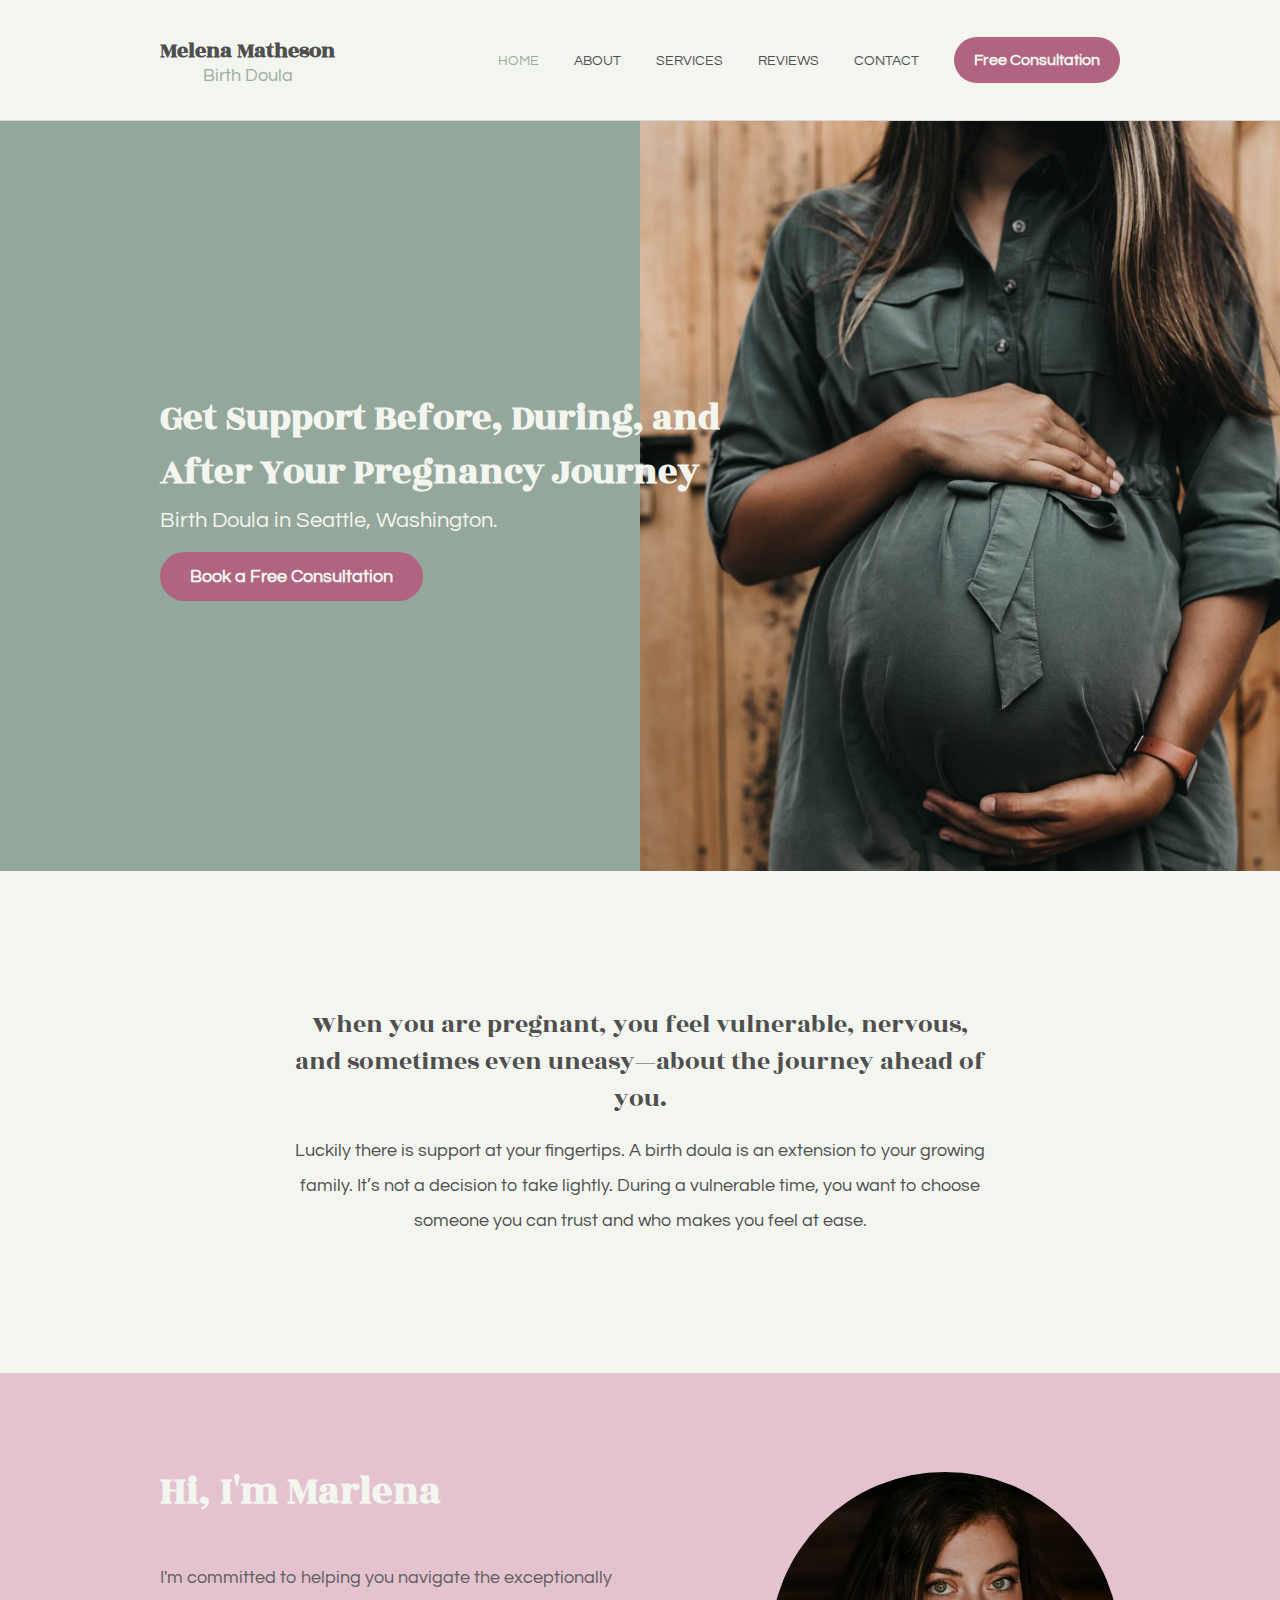
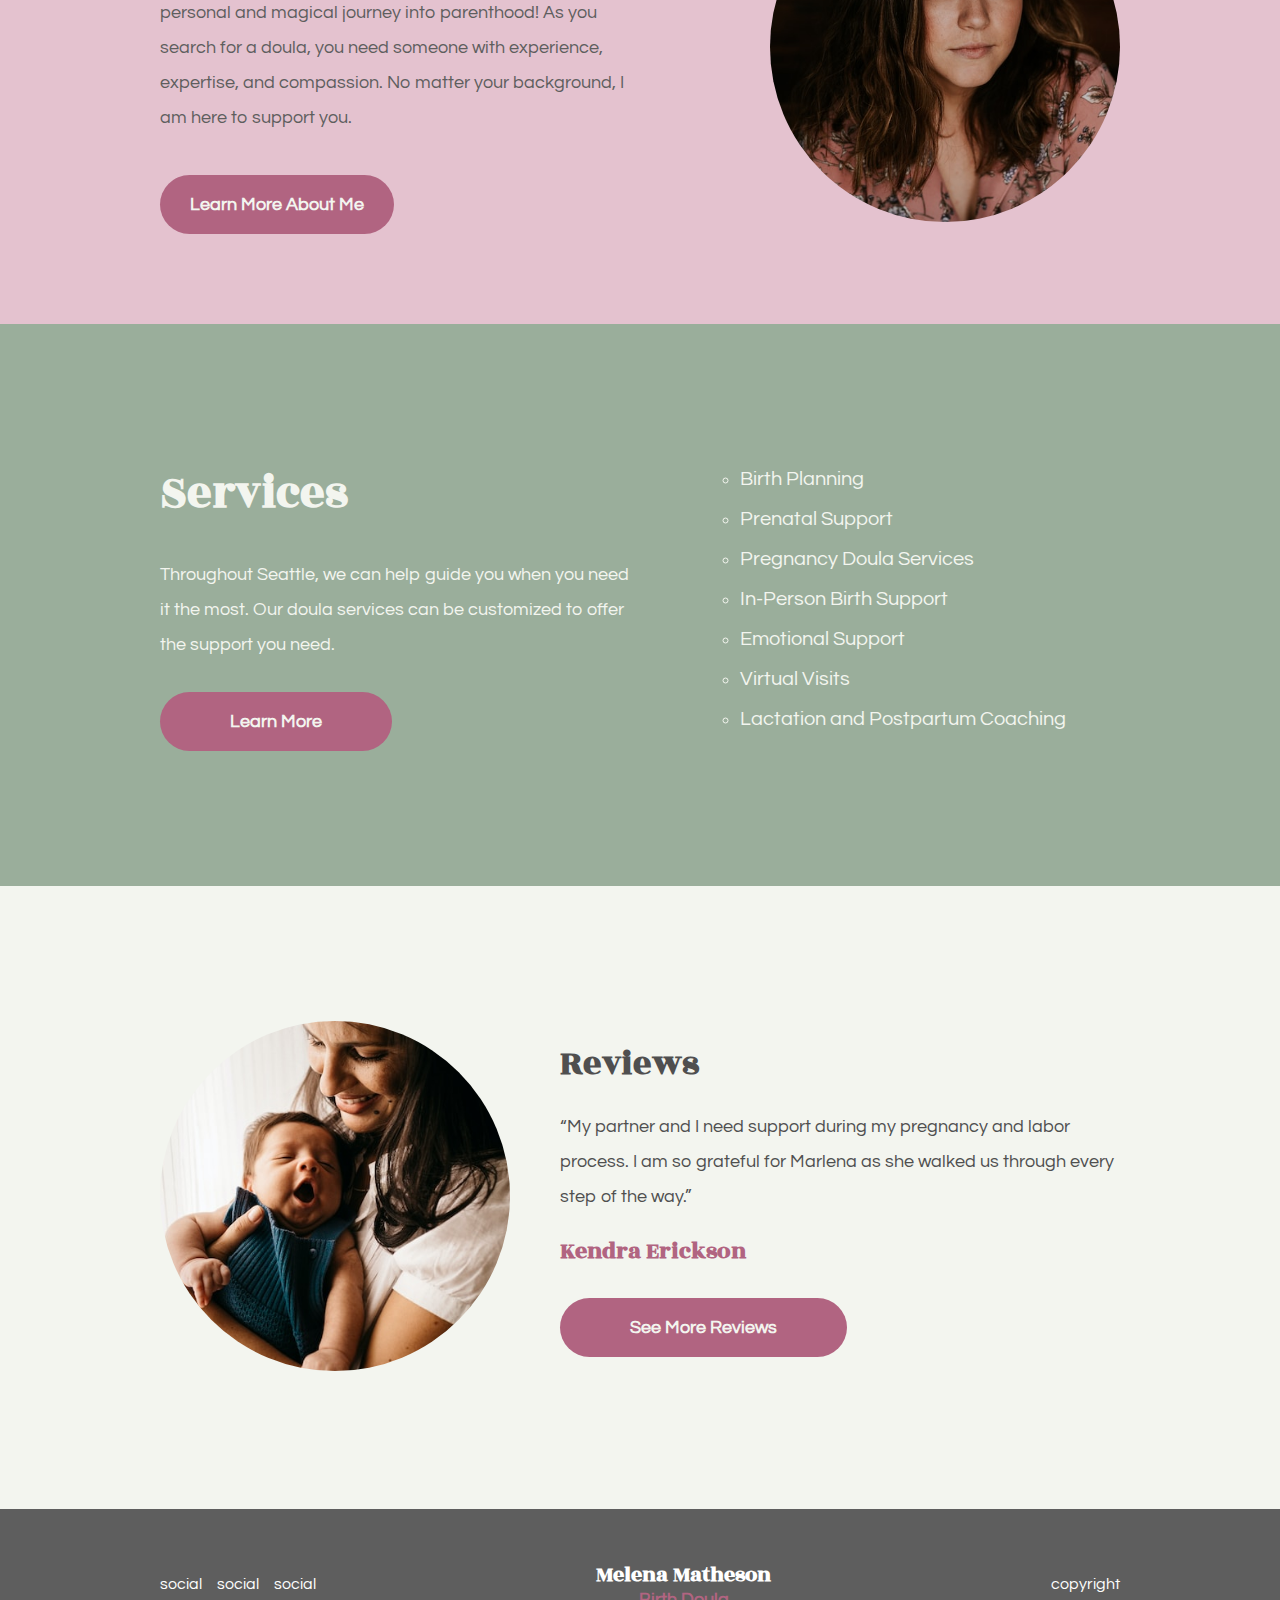
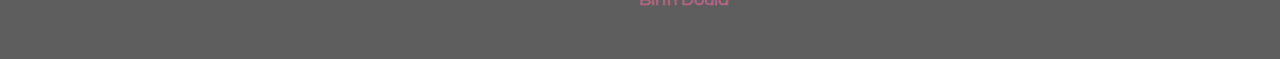
==== commit 01712b08: "Add files via upload" ====
--- a/index.html
+++ b/index.html
@@ -161,7 +161,6 @@
             <div class="site">
                 <ul>
                     <li><a href="" class="nav-link ">copyright</a></li>
-                    <li><a href="" class="nav-link ">policy</a></li>
                 </ul>
             </div>
         </div>
--- a/style.css
+++ b/style.css
@@ -1966,9 +1966,14 @@
         background-blend-mode: multiply;
         background-color: rgba(70, 70, 70, 0.4);
         /* background-color: rgb(154, 174, 155); */
-    }
-
-
+        /* height: 75vh; */
+    }
+
+
+    .hero {
+        /* background-color: rgb(255, 77, 106, 0.2); */
+        padding: 15vh 40px;
+    }
 
     .quote-hero {
         /* background-color: pink; */
@@ -1989,6 +1994,10 @@
 
     .short-about h1 {
         padding-top: 30px;
+    }
+
+    .inner-s-about .text p {
+        width: 100%;
     }
 
     .inner-services {
@@ -2177,12 +2186,14 @@
     }
 
     .footer .links {
-        height: auto;
-        background-color: teal;
-        padding: 100px 50px;
+        padding: 50px 0px 175px 0;
         flex-direction: column;
     }
 
+    .footer .links .socials {
+        /* background-color: orange; */
+        padding-bottom: 10px;
+    }
 
     .footer .links .socials ul {
         flex-direction: row;
@@ -2192,6 +2203,14 @@
         padding: 10px;
     }
 
+    .footer .links .logo {
+        padding-bottom: 10px;
+    }
+
+    .footer .links .site {
+        padding-bottom: 10px;
+    }
+
     .footer .links .site ul li {
         padding: 10px;
     }
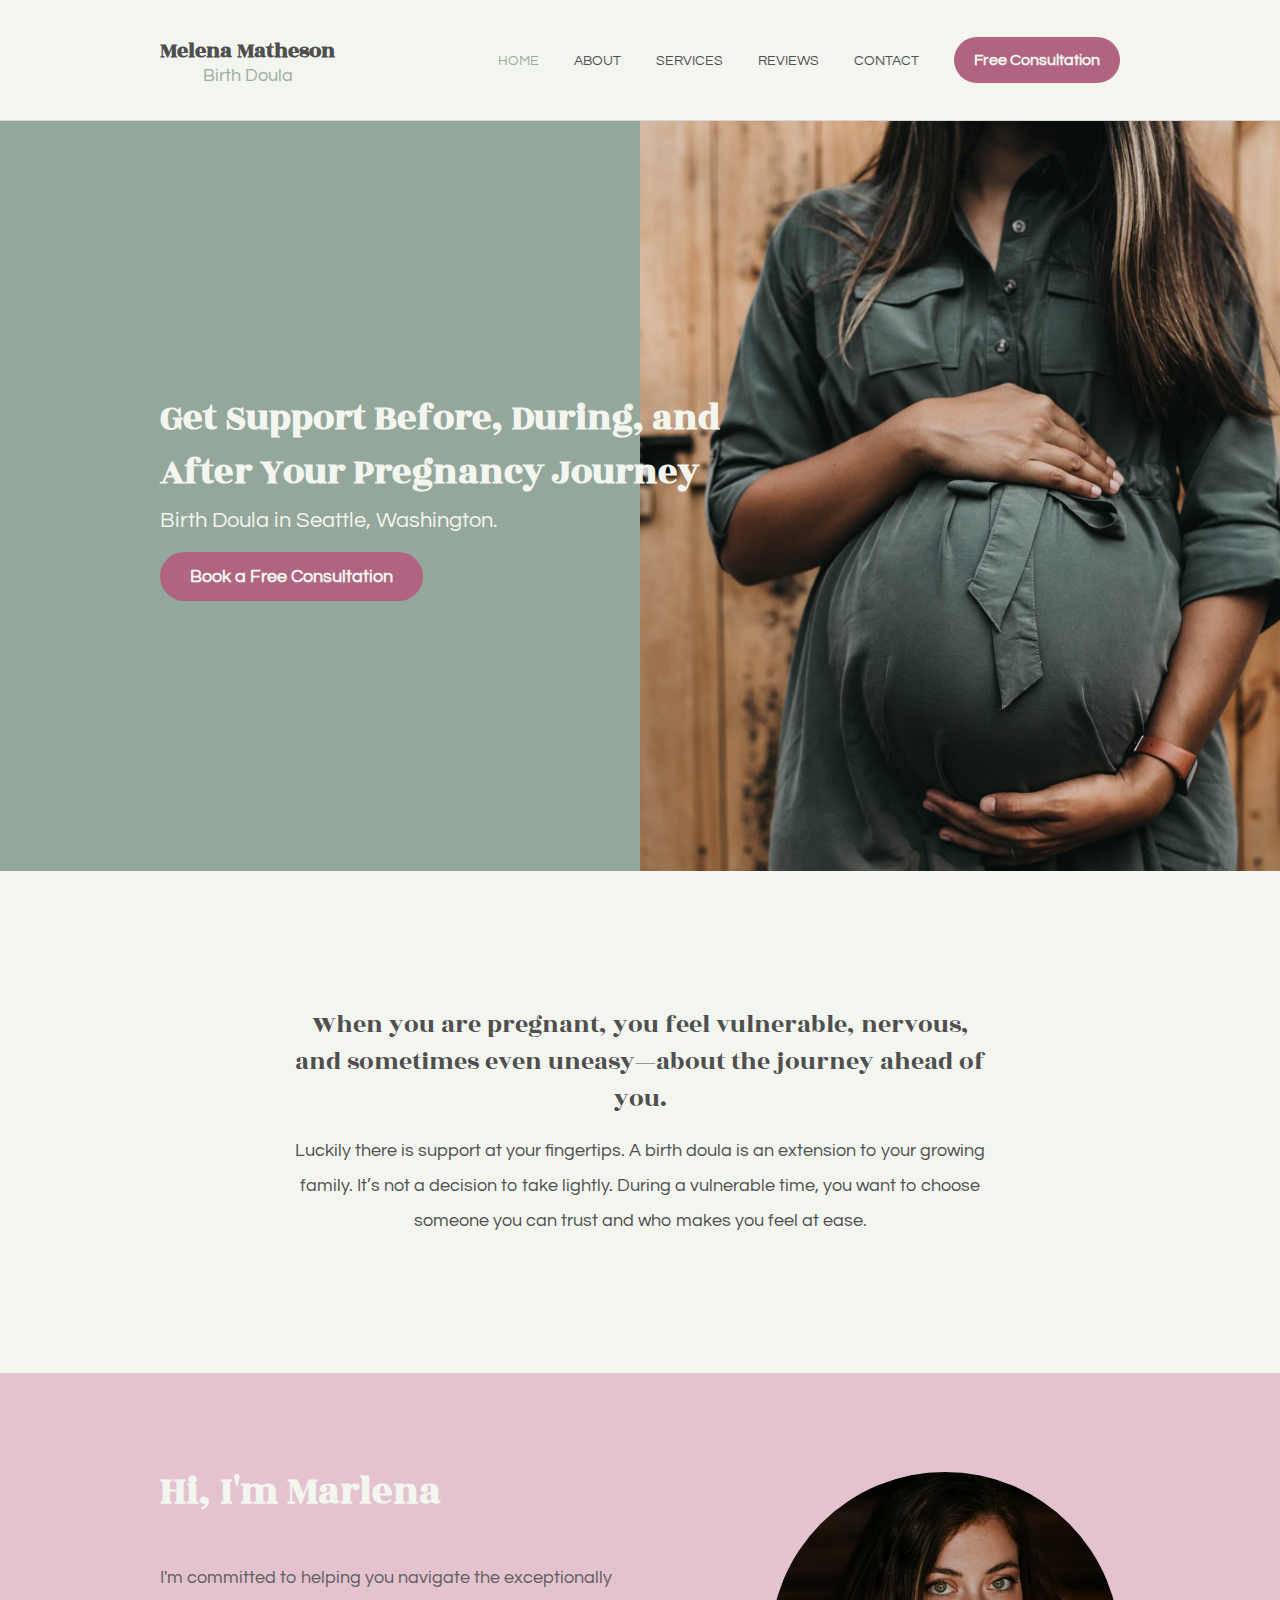
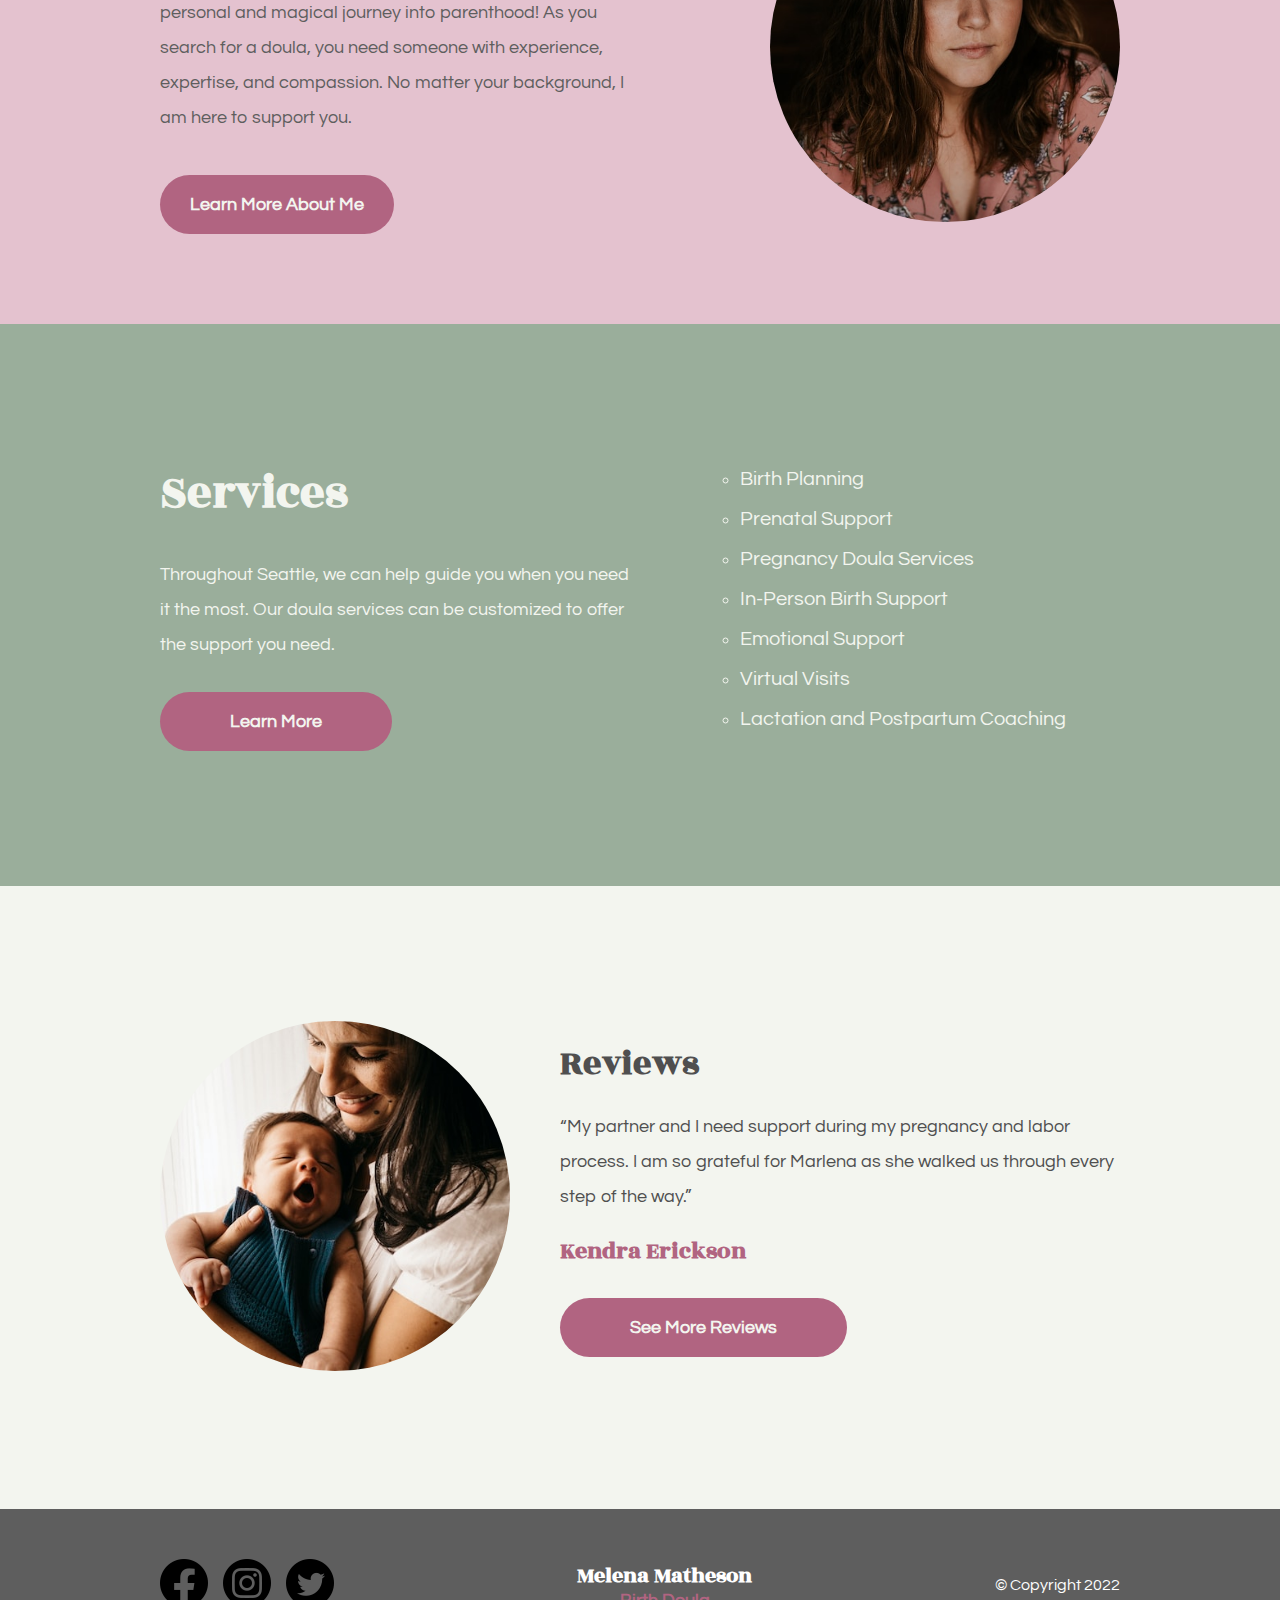
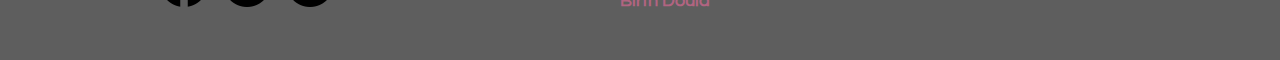
==== commit 76815037: "Add files via upload" ====
--- a/index.html
+++ b/index.html
@@ -147,9 +147,9 @@
         <div class="links">
             <div class="socials">
                 <ul>
-                    <li><a href="https://library.livecanvas.com/starters" class="nav-link ">social</a></li>
-                    <li><a href="https://library.livecanvas.com/starters" class="nav-link ">social</a></li>
-                    <li><a href="https://library.livecanvas.com/starters" class="nav-link ">social</a></li>
+                    <li><a href="https://www.facebook.com" class="nav-link "><img src="img/facebook.png" alt=""></a></li>
+                    <li><a href="https://www.instagram.com" class="nav-link "><img src="img/insta.png" alt=""></a></li>
+                    <li><a href="https://www.twitter.com" class="nav-link "><img src="img/twitter.png" alt=""></a></li>
                 </ul>
             </div>
             <div class="logo">
@@ -160,7 +160,7 @@
             </div>
             <div class="site">
                 <ul>
-                    <li><a href="" class="nav-link ">copyright</a></li>
+                    <li><a href="" class="nav-link">© Copyright 2022</a></li>
                 </ul>
             </div>
         </div>
--- a/style.css
+++ b/style.css
@@ -1972,7 +1972,11 @@
 
     .hero {
         /* background-color: rgb(255, 77, 106, 0.2); */
-        padding: 15vh 40px;
+        padding: 10vh 40px;
+    }
+
+    .hero-text h1 {
+        font-size: 30px;
     }
 
     .quote-hero {
@@ -1980,8 +1984,8 @@
         width: 80%;
     }
 
-    .quote-text h2 {
-        font-size: 22px;
+    .quote-text h1 {
+        font-size: 36px;
     }
 
     .quote-text p {
@@ -2051,6 +2055,10 @@
         padding: 30px 0 0 0;
     }
 
+    .reviews .reviews-text button {
+        padding: 20px 35px;
+    }
+
 
     /* ABOUT PAGE ---------------------------- */
 
@@ -2086,6 +2094,14 @@
         text-align: center;
     }
 
+    .services-text-header h1 {
+        font-size: 36px;
+    }
+
+    .services-text-header p {
+        font-size: 16px;
+    }
+
     .service-info {
         padding: 10vh 40px;
     }
@@ -2103,66 +2119,97 @@
     .info-img img {
         width: 250px;
         height: 250px;
+        padding-bottom: 30px;
     }
 
     hr {
+        width: 80%;
+    }
+
+    .inner-info {
+        /* background-color: orange; */
+        display: flex;
+        flex-direction: column-reverse;
+    }
+
+    #list-services {
+        padding-top: 50px;
+        display: flex;
+        flex-direction: column;
+    }
+
+    .list1 {
+        width: 100%;
+        padding-top: 20px;
+    }
+
+    .list1 ul {
         width: 90%;
     }
 
-    .inner-info-text {
-        display: flex;
-        flex-direction: column;
-    }
-
-    #list-services {
-        /* background-color: orange; */
-        padding-top: 50px;
-        display: flex;
-        flex-direction: row;
-    }
-
-    .list1 {
-        width: 50%;
-    }
-
     .list2 {
-        width: 50%;
+        width: 100%;
+        padding-top: 20px;
+    }
+
+    .list2 ul {
+        width: 90%;
     }
 
     .service-hero {
-        padding: 10vh 80px;
+        padding: 10vh 40px;
     }
 
     .service-button-hero {
         width: 100%;
     }
 
+    .service-button-hero button {
+        padding: 20px 25px;
+    }
+
     /* REVIEW PAGE -------------------- */
+    .reviews-text-header h1 {
+        font-size: 36px;
+    }
+
+    .reviews-quote-text p {
+        font-size: 16px;
+        line-height: 35px;
+    }
+
     .review-info {
         padding: 10vh 40px;
     }
 
-    .reviews-quote-text {
-        font-size: 22px;
-    }
+    .reviews-quote {
+        height: 30vh;
+    }
+
+    .review-inner-quote .text {
+        padding: 10px 0;
+        width: 100%;
+        padding-bottom: 50px;
+    }
+
+    .review-inner-quote .text p {
+        padding: 0;
+    }
+
 
     .review-inner-quote {
         display: flex;
         flex-direction: column;
-        /* background-color: orange; */
-    }
-
-    .review-inner-quote .text {
-        padding: 30px 0;
-        width: 80%;
-        /* background-color: teal; */
-        /* width: 50%; */
     }
 
 
     .review-inner-quote .text2 {
-        padding: 30px 0;
-        width: 80%;
+        padding: 10px 0;
+        width: 100%;
+    }
+
+    .review-inner-quote .text2 p {
+        padding: 0;
     }
 
     .review-info h3 {
@@ -2173,11 +2220,24 @@
 
 
     /* CONTACT PAGE -------------------- */
+    .contact-text-header h1 {
+        font-size: 36px;
+    }
+
     .contact {
         height: 10vh;
         padding: 30vh 40px;
     }
 
+    .contact-form {
+        width: 100%;
+    }
+
+    .contact-form p {
+        font-size: 18px;
+    }
+
+
     /* FOOTER PAGE ---------------------- */
     .footer {
         background-color: rgb(94, 94, 94);
@@ -2195,6 +2255,13 @@
         padding-bottom: 10px;
     }
 
+    .footer .links .socials img {
+        background-color: white;
+        border-radius: 100px;
+        border: none;
+        width: 35px;
+    }
+
     .footer .links .socials ul {
         flex-direction: row;
     }
@@ -2211,6 +2278,10 @@
         padding-bottom: 10px;
     }
 
+    .footer .links .site a {
+        font-size: 14px;
+    }
+
     .footer .links .site ul li {
         padding: 10px;
     }
